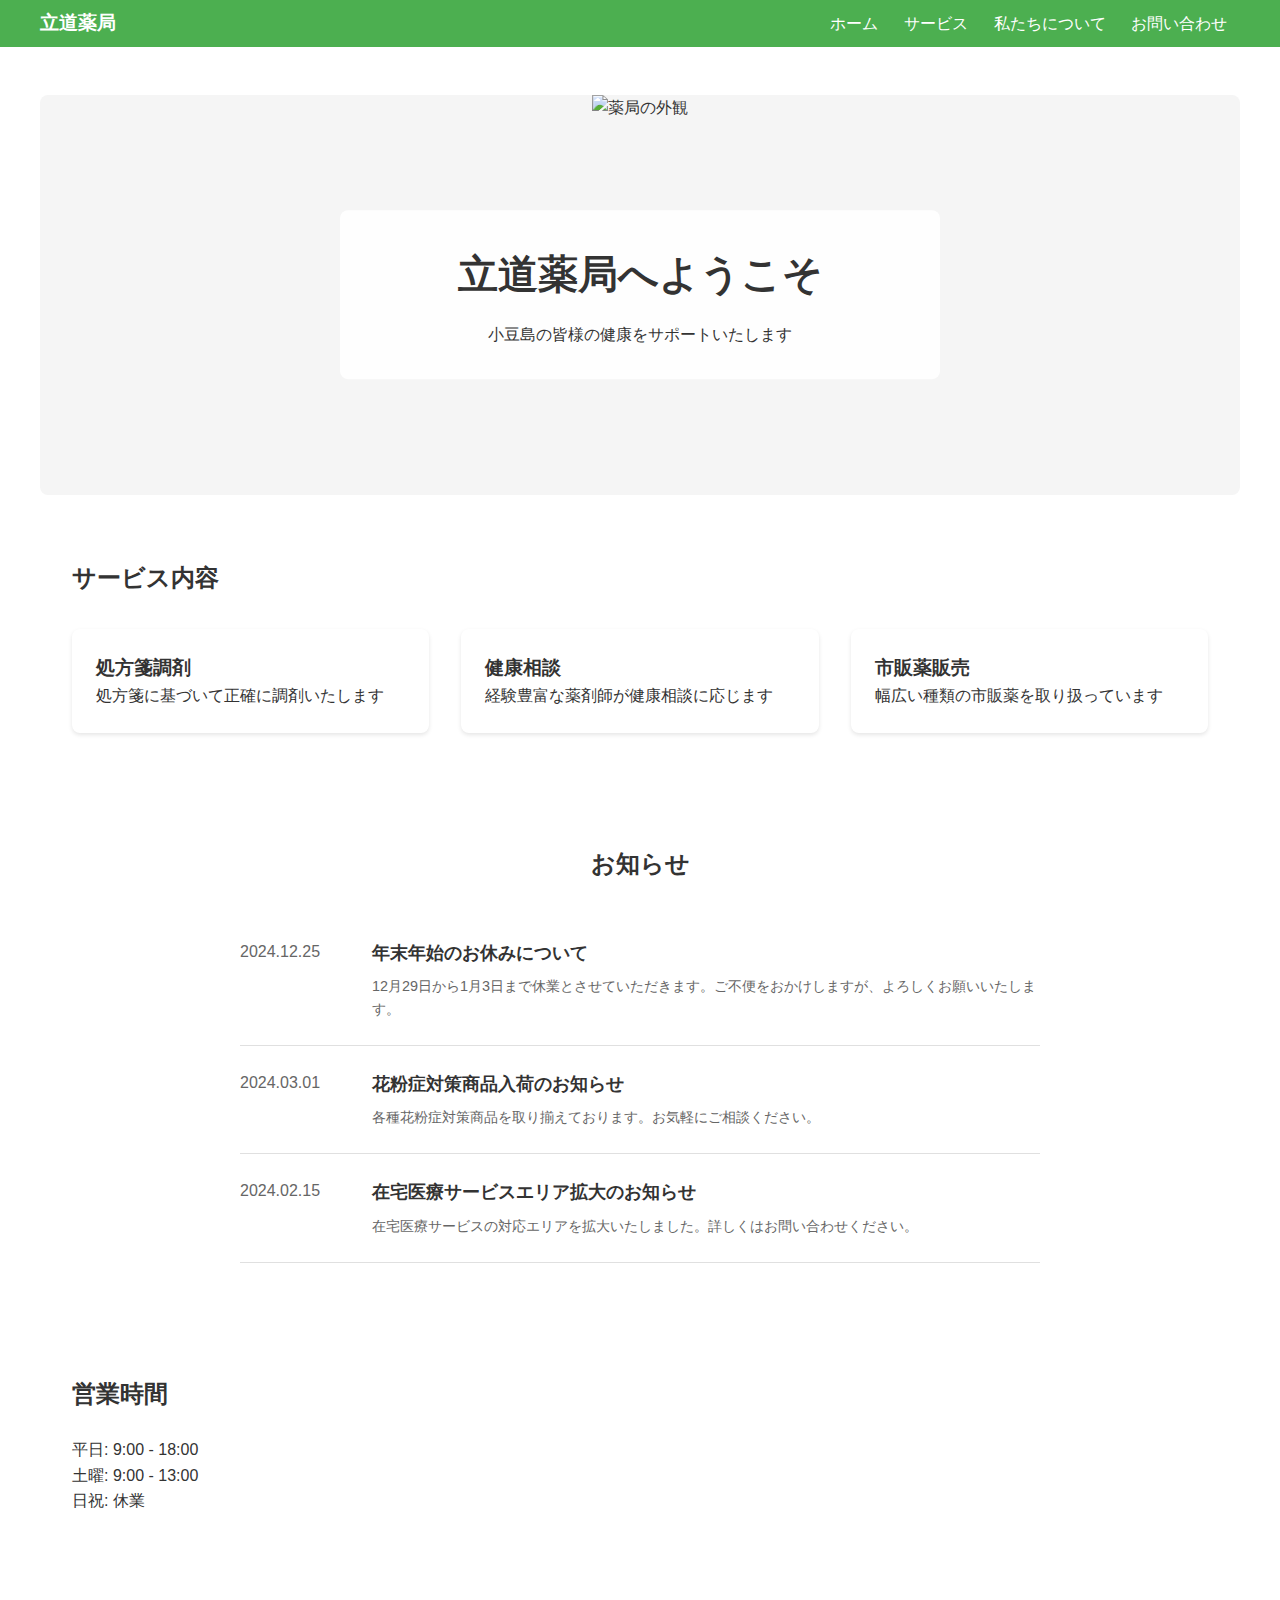
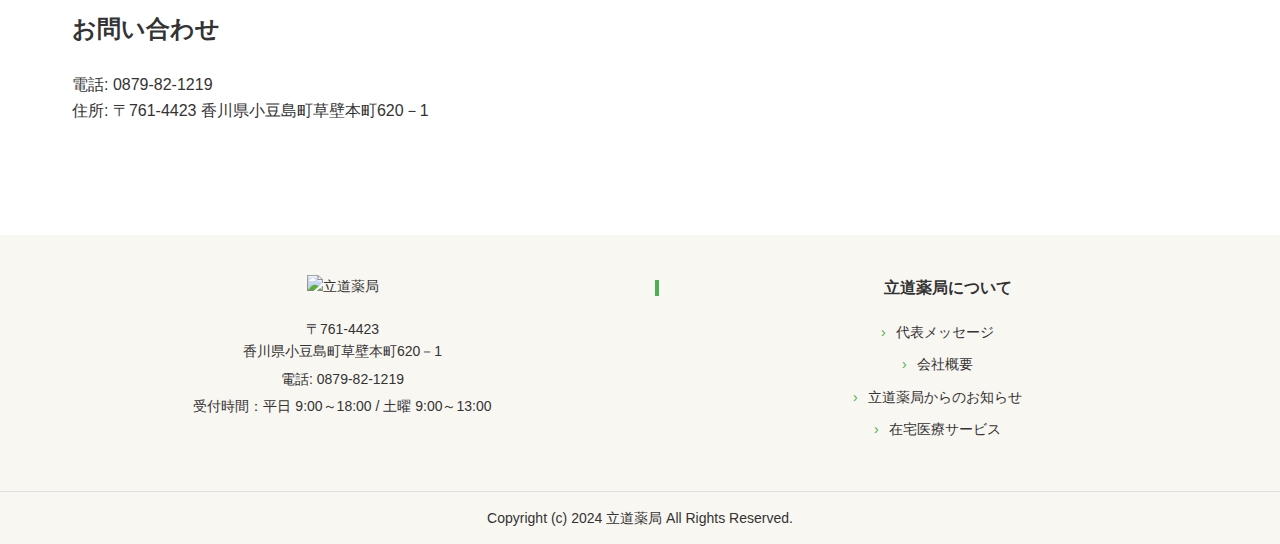
==== index.html @ 9726b2a7 "Add files via upload" ====
<!DOCTYPE html>
<html lang="ja">
<head>
    <meta charset="UTF-8">
    <meta name="viewport" content="width=device-width, initial-scale=1.0">
    <title>立道薬局</title>
    <link rel="stylesheet" href="styles.css">
</head>
<body>
    <header>
        <nav>
            <div class="logo">立道薬局</div>
            <ul>
                <li><a href="#home">ホーム</a></li>
                <li><a href="#services">サービス</a></li>
                <li><a href="#about">私たちについて</a></li>
                <li><a href="#contact">お問い合わせ</a></li>
            </ul>
        </nav>
    </header>

    <main>
        <section id="home" class="hero">
            <div class="slideshow">
                <div class="slide fade">
                    <img src="image/pharmacy1.jpg" alt="薬局の外観">
                </div>
                <div class="slide fade">
                    <img src="image/phamacy2.jpg" alt="調剤室">
                </div>
                <div class="slide fade">
                    <img src="image/pharmacy3.jpg" alt="待合室">
                </div>
            </div>
            <div class="hero-content">
                <h1>立道薬局へようこそ</h1>
                <p>小豆島の皆様の健康をサポートいたします</p>
            </div>
        </section>

        <section id="services" class="services">
            <h2>サービス内容</h2>
            <div class="service-grid">
                <div class="service-item">
                    <h3>処方箋調剤</h3>
                    <p>処方箋に基づいて正確に調剤いたします</p>
                </div>
                <div class="service-item">
                    <h3>健康相談</h3>
                    <p>経験豊富な薬剤師が健康相談に応じます</p>
                </div>
                <div class="service-item">
                    <h3>市販薬販売</h3>
                    <p>幅広い種類の市販薬を取り扱っています</p>
                </div>
            </div>
        </section>

        <section id="news" class="news">
            <h2>お知らせ</h2>
            <div class="news-list">
                <div class="news-item">
                    <div class="news-date">2024.12.25</div>
                    <div class="news-content">
                        <h3>年末年始のお休みについて</h3>
                        <p>12月29日から1月3日まで休業とさせていただきます。ご不便をおかけしますが、よろしくお願いいたします。</p>
                    </div>
                </div>
                <div class="news-item">
                    <div class="news-date">2024.03.01</div>
                    <div class="news-content">
                        <h3>花粉症対策商品入荷のお知らせ</h3>
                        <p>各種花粉症対策商品を取り揃えております。お気軽にご相談ください。</p>
                    </div>
                </div>
                <div class="news-item">
                    <div class="news-date">2024.02.15</div>
                    <div class="news-content">
                        <h3>在宅医療サービスエリア拡大のお知らせ</h3>
                        <p>在宅医療サービスの対応エリアを拡大いたしました。詳しくはお問い合わせください。</p>
                    </div>
                </div>
            </div>
        </section>

        <section id="about">
            <h2>営業時間</h2>
            <p>平日: 9:00 - 18:00</p>
            <p>土曜: 9:00 - 13:00</p>
            <p>日祝: 休業</p>
        </section>

        <section id="contact">
            <h2>お問い合わせ</h2>
            <p>電話: 0879-82-1219</p>
            <p>住所: 〒761-4423 香川県小豆島町草壁本町620－1</p>
        </section>
    </main>

    <footer class="site-footer">
        <div class="footer-content">
            <div class="footer-section company-info">
                <div class="company-logo">
                    <img src="image/logo.png" alt="立道薬局">
                </div>
                <p>〒761-4423</p>
                <p>香川県小豆島町草壁本町620－1</p>
                <p class="phone">電話: 0879-82-1219</p>
                <p class="hours">受付時間：平日 9:00～18:00 / 土曜 9:00～13:00</p>
            </div>

            <div class="footer-section">
                <h3>立道薬局について</h3>
                <ul>
                    <li><a href="message.html">代表メッセージ</a></li>
                    <li><a href="about.html">会社概要</a></li>
                    <li><a href="news.html">立道薬局からのお知らせ</a></li>
                    <li><a href="home-care.html">在宅医療サービス</a></li>
                </ul>
            </div>
        </div>
        <div class="copyright">
            <p>Copyright (c) 2024 立道薬局 All Rights Reserved.</p>
        </div>
    </footer>
    <script src="script.js"></script>
</body>
</html>
---- styles.css ----
:root {
    --primary-color: #4CAF50;
    --secondary-color: #2196F3;
    --text-color: #333;
    --light-bg: #f5f5f5;
}

* {
    margin: 0;
    padding: 0;
    box-sizing: border-box;
}

body {
    font-family: 'Helvetica Neue', Arial, 'Hiragino Kaku Gothic ProN', 'Hiragino Sans', Meiryo, sans-serif;
    line-height: 1.6;
    color: var(--text-color);
}

header {
    background-color: #4CAF50;
    padding: 0.5rem;
    width: 100%;
}

nav {
    display: flex;
    justify-content: space-between;
    align-items: center;
    max-width: 1200px;
    margin: 0 auto;
}

.logo {
    color: white;
    font-size: 1.2rem;
    font-weight: bold;
}

nav ul {
    display: flex;
    list-style: none;
}

nav ul li a {
    color: white;
    text-decoration: none;
    padding: 0.3rem 0.8rem;
}

nav ul li a:hover {
    background-color: #45a049;
    border-radius: 4px;
}

main {
    padding: 1rem;
}

section {
    max-width: 1200px;
    margin: 2rem auto;
    padding: 2rem;
}

.hero {
    text-align: center;
    background-color: #f5f5f5;
    padding: 0;
    border-radius: 8px;
    position: relative;
    overflow: hidden;
}

.slideshow {
    width: 100%;
    height: 400px;
    position: relative;
}

.slide {
    position: absolute;
    width: 100%;
    height: 100%;
    opacity: 0;
    transition: opacity 1s ease-in-out;
}

.slide.active {
    opacity: 1;
}

.slide img {
    width: 100%;
    height: 100%;
    object-fit: cover;
}

.hero-content {
    position: absolute;
    top: 50%;
    left: 50%;
    transform: translate(-50%, -50%);
    background-color: rgba(255, 255, 255, 0.9);
    padding: 2rem;
    border-radius: 8px;
    width: 80%;
    max-width: 600px;
}

.hero h1 {
    font-size: 2.5rem;
    margin-bottom: 1rem;
    color: #333;
}

.hero p {
    color: var(--text-color);
}

.service-grid {
    display: grid;
    grid-template-columns: repeat(auto-fit, minmax(250px, 1fr));
    gap: 2rem;
    margin-top: 2rem;
}

.service-item {
    background-color: #fff;
    padding: 1.5rem;
    border-radius: 8px;
    box-shadow: 0 2px 4px rgba(0,0,0,0.1);
}

h2 {
    color: #333;
    margin-bottom: 1.5rem;
}

footer {
    background-color: #333;
    color: white;
    text-align: center;
    padding: 1rem;
    margin-top: 2rem;
}

/* フッターのスタイル */
.site-footer {
    background-color: #f9f7f2;
    padding: 40px 0 0 0;
    font-size: 14px;
    color: #333;
}

.footer-content {
    max-width: 1200px;
    margin: 0 auto;
    display: grid;
    grid-template-columns: repeat(2, 1fr);
    gap: 30px;
    padding: 0 20px;
}

.footer-section h3 {
    color: #333;
    font-size: 16px;
    margin-bottom: 20px;
    position: relative;
    padding-left: 20px;
}

.footer-section h3::before {
    content: '';
    position: absolute;
    left: 0;
    top: 50%;
    transform: translateY(-50%);
    width: 4px;
    height: 16px;
    background-color: #4CAF50;
}

.footer-section ul {
    list-style: none;
    padding: 0;
}

.footer-section ul li {
    margin-bottom: 10px;
}

.footer-section ul li a {
    color: #333;
    text-decoration: none;
    position: relative;
    padding-left: 15px;
}

.footer-section ul li a::before {
    content: '›';
    position: absolute;
    left: 0;
    color: #4CAF50;
}

.company-info {
    margin-bottom: 20px;
}

.company-logo {
    margin-bottom: 20px;
}

.company-logo img {
    max-width: 200px;
    height: auto;
}

.phone, .hours {
    margin: 5px 0;
}

.mail-button {
    margin-top: 20px;
}

.mail-link {
    display: inline-block;
    background-color: #4CAF50;
    color: white;
    padding: 10px 20px;
    text-decoration: none;
    border-radius: 5px;
    transition: background-color 0.3s;
}

.mail-link:hover {
    background-color: #45a049;
}

.copyright {
    background-color: #f9f7f2;
    color: #333;
    text-align: center;
    padding: 15px 0;
    margin-top: 40px;
    border-top: 1px solid #e0e0e0;
}

/* レスポンシブデザイン */
@media (max-width: 768px) {
    nav {
        flex-direction: column;
        text-align: center;
    }

    nav ul {
        margin-top: 1rem;
        flex-direction: column;
    }

    nav ul li {
        margin: 0.5rem 0;
    }

    .footer-content {
        grid-template-columns: 1fr;
        gap: 20px;
    }

    .footer-section {
        padding: 0 20px;
    }

    .company-info {
        text-align: center;
    }
}

/* ロゴのリンクスタイル */
.logo a {
    color: white;
    text-decoration: none;
}

/* ページコンテンツのスタイル */
.page-content {
    max-width: 800px;
    margin: 2rem auto;
    padding: 2rem;
}

.page-content h1 {
    color: #333;
    margin-bottom: 2rem;
    padding-bottom: 1rem;
    border-bottom: 3px solid #4CAF50;
}

/* 会社概要テーブルのスタイル */
.info-table {
    width: 100%;
    border-collapse: collapse;
    margin-top: 2rem;
}

.info-table th,
.info-table td {
    padding: 1rem;
    border: 1px solid #ddd;
}

.info-table th {
    background-color: #f5f5f5;
    width: 25%;
    text-align: left;
}

.info-table td {
    background-color: #fff;
}

/* 代表メッセージページのスタイル */
.message-hero {
    background-color: #f5f5f5;
    padding: 4rem 2rem;
    text-align: center;
    margin-bottom: 2rem;
}

.message-hero h1 {
    font-size: 2rem;
    color: #333;
    display: inline-block;
    padding: 0.5rem 3rem;
    background-color: rgba(255, 255, 255, 0.9);
}

.message-content {
    max-width: 1000px;
    margin: 0 auto;
    padding: 2rem;
}

.message-section {
    margin-bottom: 4rem;
}

.message-section h2 {
    color: #333;
    font-size: 1.5rem;
    margin-bottom: 2rem;
    text-align: center;
    line-height: 1.8;
}

.message-text {
    margin-bottom: 3rem;
}

.message-text p {
    margin-bottom: 1.5rem;
    line-height: 2;
    color: #333;
}

.ceo-info {
    text-align: right;
    margin-top: 3rem;
}

.ceo-image {
    max-width: 200px;
    height: auto;
    margin-bottom: 1rem;
}

.ceo-title {
    font-size: 1.1rem;
    line-height: 1.8;
    color: #333;
}

/* レスポンシブ対応 */
@media (max-width: 768px) {
    .message-hero {
        padding: 2rem 1rem;
    }

    .message-content {
        padding: 1rem;
    }

    .message-section h2 {
        font-size: 1.3rem;
    }

    .ceo-info {
        text-align: center;
    }
}

/* 会社概要ページのスタイル */
.page-header {
    background-color: #f5f5f5;
    padding: 3rem 2rem;
    text-align: center;
    margin-bottom: 2rem;
}

.page-header h1 {
    font-size: 2rem;
    color: #333;
    display: inline-block;
    padding: 0.5rem 3rem;
    background-color: rgba(255, 255, 255, 0.9);
}

.about-content {
    max-width: 1000px;
    margin: 0 auto;
    padding: 2rem;
}

.company-profile {
    margin-bottom: 4rem;
}

.map-section {
    margin-top: 3rem;
}

.map-section h2 {
    font-size: 1.5rem;
    color: #333;
    margin-bottom: 1.5rem;
    text-align: center;
}

.map-container {
    width: 100%;
    height: 450px;
    margin-top: 2rem;
}

.map-container iframe {
    width: 100%;
    height: 100%;
    border: none;
}

/* レスポンシブ対応 */
@media (max-width: 768px) {
    .about-content {
        padding: 1rem;
    }

    .info-table {
        font-size: 0.9rem;
    }

    .info-table th {
        width: 30%;
    }

    .map-container {
        height: 300px;
    }
}

/* 在宅医療サービスページのスタイル */
.home-care-content {
    max-width: 1000px;
    margin: 0 auto;
    padding: 2rem;
}

.service-intro {
    margin-bottom: 4rem;
    text-align: center;
}

.service-intro p {
    max-width: 800px;
    margin: 0 auto;
    line-height: 1.8;
}

.flow-chart {
    margin: 3rem 0;
}

.flow-item {
    background-color: #fff;
    padding: 2rem;
    border-radius: 8px;
    box-shadow: 0 2px 4px rgba(0,0,0,0.1);
    margin-bottom: 1rem;
    position: relative;
}

.flow-number {
    background-color: #4CAF50;
    color: white;
    width: 30px;
    height: 30px;
    border-radius: 50%;
    display: flex;
    align-items: center;
    justify-content: center;
    position: absolute;
    top: -15px;
    left: -15px;
}

.flow-arrow {
    text-align: center;
    color: #4CAF50;
    margin: 1rem 0;
}

.features-grid {
    display: grid;
    grid-template-columns: repeat(3, 1fr);
    gap: 2rem;
    margin: 2rem 0;
}

.feature-item {
    background-color: #fff;
    padding: 2rem;
    border-radius: 8px;
    box-shadow: 0 2px 4px rgba(0,0,0,0.1);
}

.service-area {
    background-color: #f5f5f5;
    padding: 2rem;
    border-radius: 8px;
    margin: 4rem 0;
}

.contact-info {
    text-align: center;
    margin: 4rem 0;
}

.contact-details {
    background-color: #fff;
    padding: 2rem;
    border-radius: 8px;
    box-shadow: 0 2px 4px rgba(0,0,0,0.1);
    margin-top: 2rem;
}

/* レスポンシブ対応 */
@media (max-width: 768px) {
    .features-grid {
        grid-template-columns: 1fr;
    }

    .flow-item {
        padding: 1.5rem 1rem 1rem 1rem;
    }

    .flow-number {
        position: static;
        margin-bottom: 1rem;
    }
}

/* お知らせ掲示板のスタイル */
.news {
    background-color: #fff;
    padding: 3rem 2rem;
    margin: 2rem auto;
    max-width: 1200px;
}

.news h2 {
    text-align: center;
    margin-bottom: 2rem;
}

.news-list {
    max-width: 800px;
    margin: 0 auto;
}

.news-item {
    border-bottom: 1px solid #e0e0e0;
    padding: 1.5rem 0;
    display: flex;
    gap: 2rem;
}

.news-date {
    min-width: 100px;
    color: #666;
}

.news-content h3 {
    font-size: 1.1rem;
    margin-bottom: 0.5rem;
    color: #333;
}

.news-content p {
    color: #666;
    font-size: 0.9rem;
}

.news-more {
    text-align: center;
    margin-top: 2rem;
}

.more-link {
    display: inline-block;
    padding: 0.8rem 2rem;
    background-color: #4CAF50;
    color: white;
    text-decoration: none;
    border-radius: 4px;
    transition: background-color 0.3s;
}

.more-link:hover {
    background-color: #45a049;
}

/* レスポンシブ対応 */
@media (max-width: 768px) {
    .news-item {
        flex-direction: column;
        gap: 0.5rem;
    }

    .news-date {
        min-width: auto;
    }
}
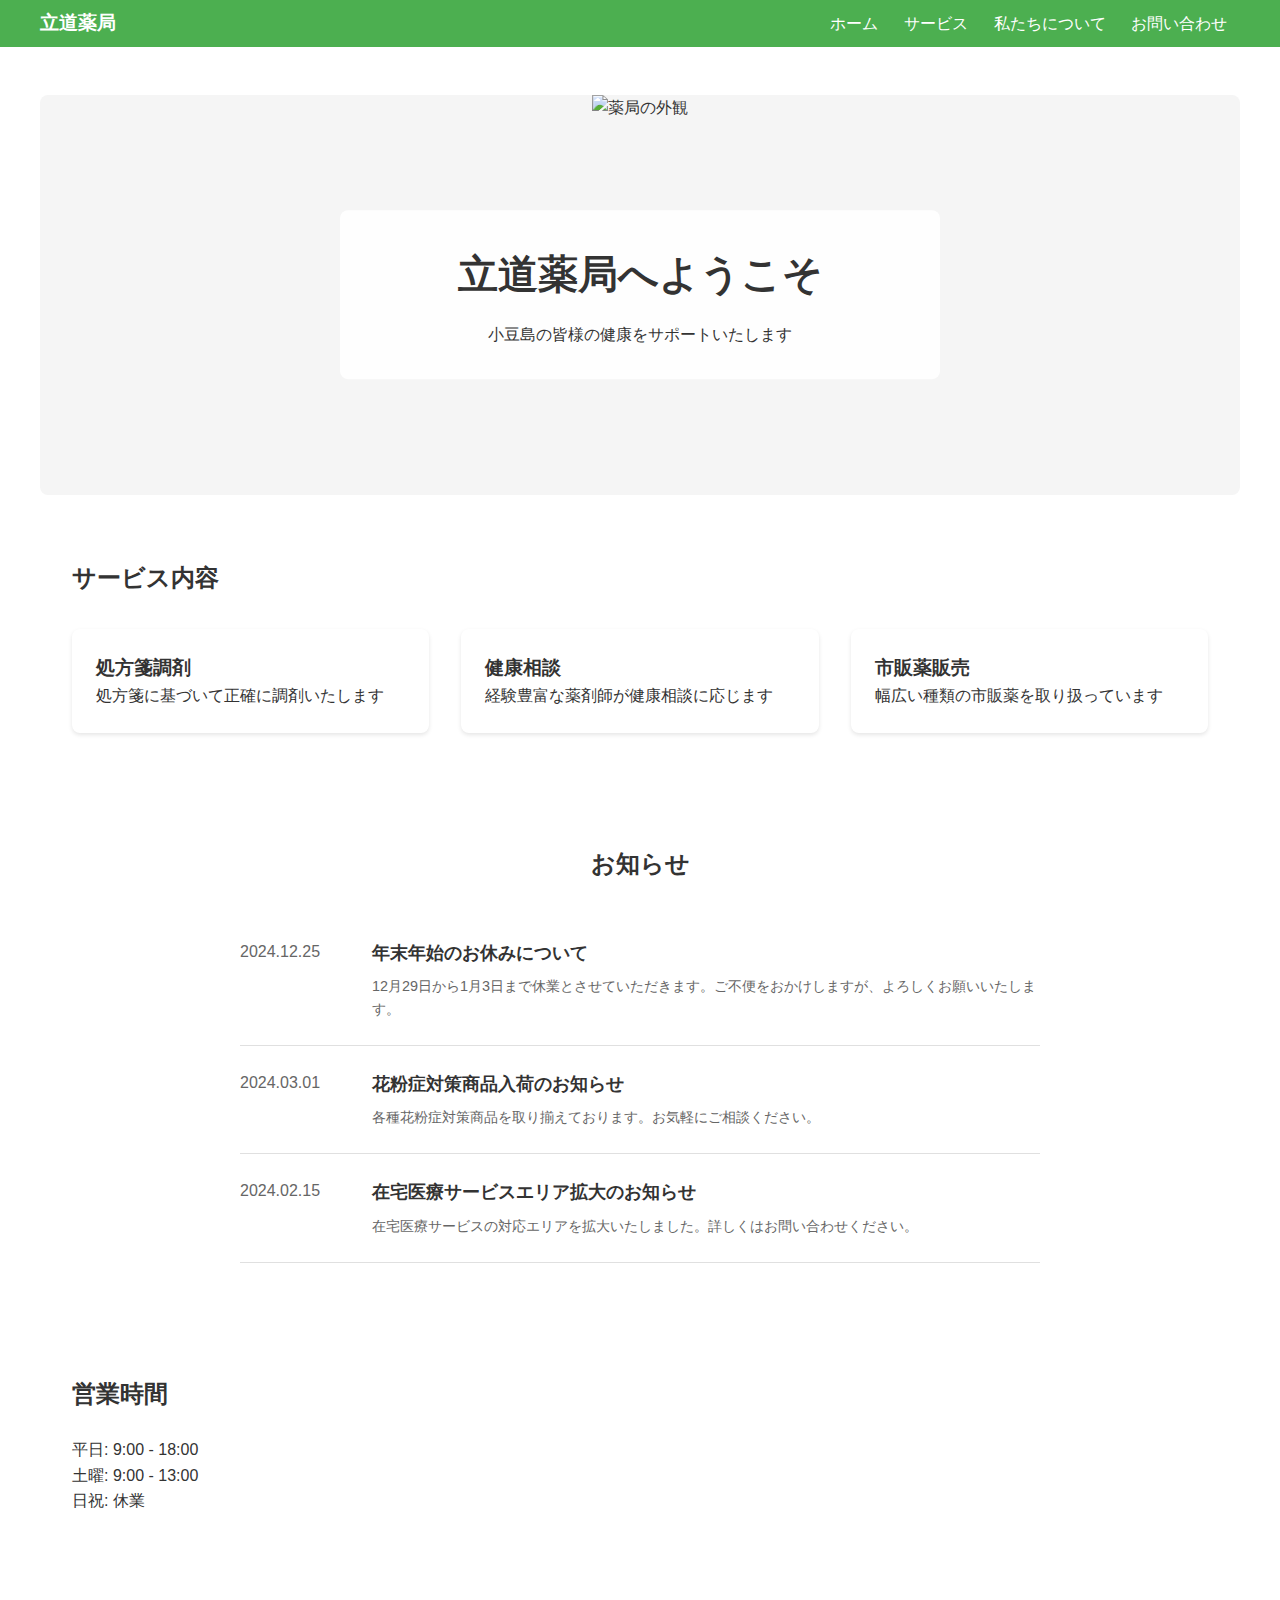
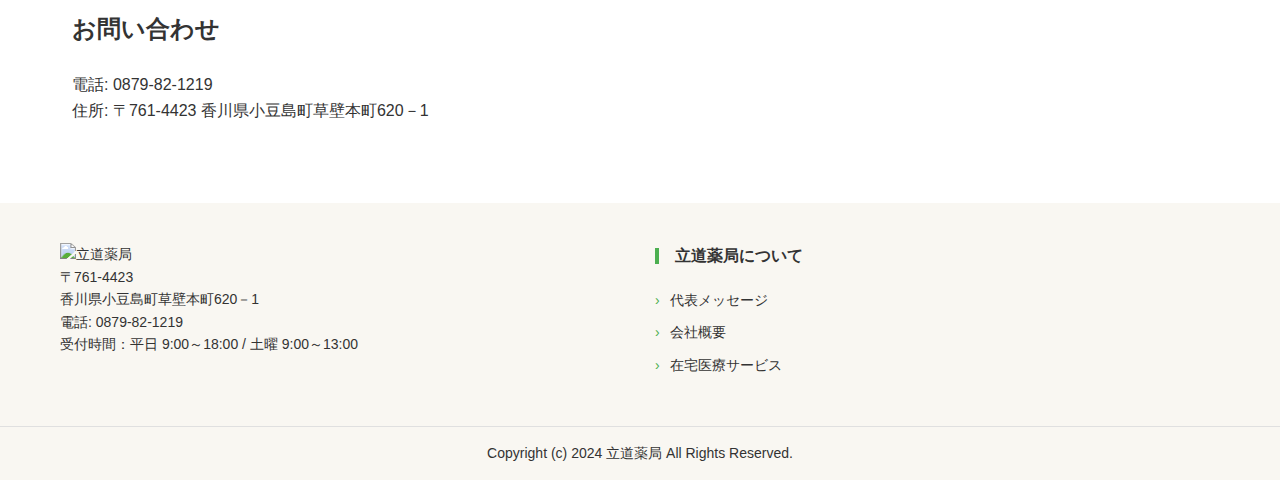
==== commit 3557fb90: "Add files via upload" ====
--- a/index.html
+++ b/index.html
@@ -114,7 +114,6 @@
                 <ul>
                     <li><a href="message.html">代表メッセージ</a></li>
                     <li><a href="about.html">会社概要</a></li>
-                    <li><a href="news.html">立道薬局からのお知らせ</a></li>
                     <li><a href="home-care.html">在宅医療サービス</a></li>
                 </ul>
             </div>
--- a/styles.css
+++ b/styles.css
@@ -1,643 +1,286 @@
-:root {
-    --primary-color: #4CAF50;
-    --secondary-color: #2196F3;
-    --text-color: #333;
-    --light-bg: #f5f5f5;
-}
-
-* {
-    margin: 0;
-    padding: 0;
-    box-sizing: border-box;
-}
-
-body {
-    font-family: 'Helvetica Neue', Arial, 'Hiragino Kaku Gothic ProN', 'Hiragino Sans', Meiryo, sans-serif;
-    line-height: 1.6;
-    color: var(--text-color);
-}
-
-header {
-    background-color: #4CAF50;
-    padding: 0.5rem;
-    width: 100%;
-}
-
-nav {
-    display: flex;
-    justify-content: space-between;
-    align-items: center;
-    max-width: 1200px;
-    margin: 0 auto;
-}
-
-.logo {
-    color: white;
-    font-size: 1.2rem;
-    font-weight: bold;
-}
-
-nav ul {
-    display: flex;
-    list-style: none;
-}
-
-nav ul li a {
-    color: white;
-    text-decoration: none;
-    padding: 0.3rem 0.8rem;
-}
-
-nav ul li a:hover {
-    background-color: #45a049;
-    border-radius: 4px;
-}
-
-main {
-    padding: 1rem;
-}
-
-section {
-    max-width: 1200px;
-    margin: 2rem auto;
-    padding: 2rem;
-}
-
-.hero {
-    text-align: center;
-    background-color: #f5f5f5;
-    padding: 0;
-    border-radius: 8px;
-    position: relative;
-    overflow: hidden;
-}
-
-.slideshow {
-    width: 100%;
-    height: 400px;
-    position: relative;
-}
-
-.slide {
-    position: absolute;
-    width: 100%;
-    height: 100%;
-    opacity: 0;
-    transition: opacity 1s ease-in-out;
-}
-
-.slide.active {
-    opacity: 1;
-}
-
-.slide img {
-    width: 100%;
-    height: 100%;
-    object-fit: cover;
-}
-
-.hero-content {
-    position: absolute;
-    top: 50%;
-    left: 50%;
-    transform: translate(-50%, -50%);
-    background-color: rgba(255, 255, 255, 0.9);
-    padding: 2rem;
-    border-radius: 8px;
-    width: 80%;
-    max-width: 600px;
-}
-
-.hero h1 {
-    font-size: 2.5rem;
-    margin-bottom: 1rem;
-    color: #333;
-}
-
-.hero p {
-    color: var(--text-color);
-}
-
-.service-grid {
-    display: grid;
-    grid-template-columns: repeat(auto-fit, minmax(250px, 1fr));
-    gap: 2rem;
-    margin-top: 2rem;
-}
-
-.service-item {
-    background-color: #fff;
-    padding: 1.5rem;
-    border-radius: 8px;
-    box-shadow: 0 2px 4px rgba(0,0,0,0.1);
-}
-
-h2 {
-    color: #333;
-    margin-bottom: 1.5rem;
-}
-
-footer {
-    background-color: #333;
-    color: white;
-    text-align: center;
-    padding: 1rem;
-    margin-top: 2rem;
-}
-
-/* フッターのスタイル */
-.site-footer {
-    background-color: #f9f7f2;
-    padding: 40px 0 0 0;
-    font-size: 14px;
-    color: #333;
-}
-
-.footer-content {
-    max-width: 1200px;
-    margin: 0 auto;
-    display: grid;
-    grid-template-columns: repeat(2, 1fr);
-    gap: 30px;
-    padding: 0 20px;
-}
-
-.footer-section h3 {
-    color: #333;
-    font-size: 16px;
-    margin-bottom: 20px;
-    position: relative;
-    padding-left: 20px;
-}
-
-.footer-section h3::before {
-    content: '';
-    position: absolute;
-    left: 0;
-    top: 50%;
-    transform: translateY(-50%);
-    width: 4px;
-    height: 16px;
-    background-color: #4CAF50;
-}
-
-.footer-section ul {
-    list-style: none;
-    padding: 0;
-}
-
-.footer-section ul li {
-    margin-bottom: 10px;
-}
-
-.footer-section ul li a {
-    color: #333;
-    text-decoration: none;
-    position: relative;
-    padding-left: 15px;
-}
-
-.footer-section ul li a::before {
-    content: '›';
-    position: absolute;
-    left: 0;
-    color: #4CAF50;
-}
-
-.company-info {
-    margin-bottom: 20px;
-}
-
-.company-logo {
-    margin-bottom: 20px;
-}
-
-.company-logo img {
-    max-width: 200px;
-    height: auto;
-}
-
-.phone, .hours {
-    margin: 5px 0;
-}
-
-.mail-button {
-    margin-top: 20px;
-}
-
-.mail-link {
-    display: inline-block;
-    background-color: #4CAF50;
-    color: white;
-    padding: 10px 20px;
-    text-decoration: none;
-    border-radius: 5px;
-    transition: background-color 0.3s;
-}
-
-.mail-link:hover {
-    background-color: #45a049;
-}
-
-.copyright {
-    background-color: #f9f7f2;
-    color: #333;
-    text-align: center;
-    padding: 15px 0;
-    margin-top: 40px;
-    border-top: 1px solid #e0e0e0;
-}
-
-/* レスポンシブデザイン */
-@media (max-width: 768px) {
-    nav {
-        flex-direction: column;
-        text-align: center;
-    }
-
-    nav ul {
-        margin-top: 1rem;
-        flex-direction: column;
-    }
-
-    nav ul li {
-        margin: 0.5rem 0;
-    }
-
-    .footer-content {
-        grid-template-columns: 1fr;
-        gap: 20px;
-    }
-
-    .footer-section {
-        padding: 0 20px;
-    }
-
-    .company-info {
-        text-align: center;
-    }
-}
-
-/* ロゴのリンクスタイル */
-.logo a {
-    color: white;
-    text-decoration: none;
-}
-
-/* ページコンテンツのスタイル */
-.page-content {
-    max-width: 800px;
-    margin: 2rem auto;
-    padding: 2rem;
-}
-
-.page-content h1 {
-    color: #333;
-    margin-bottom: 2rem;
-    padding-bottom: 1rem;
-    border-bottom: 3px solid #4CAF50;
-}
-
-/* 会社概要テーブルのスタイル */
-.info-table {
-    width: 100%;
-    border-collapse: collapse;
-    margin-top: 2rem;
-}
-
-.info-table th,
-.info-table td {
-    padding: 1rem;
-    border: 1px solid #ddd;
-}
-
-.info-table th {
-    background-color: #f5f5f5;
-    width: 25%;
-    text-align: left;
-}
-
-.info-table td {
-    background-color: #fff;
-}
-
-/* 代表メッセージページのスタイル */
-.message-hero {
-    background-color: #f5f5f5;
-    padding: 4rem 2rem;
-    text-align: center;
-    margin-bottom: 2rem;
-}
-
-.message-hero h1 {
-    font-size: 2rem;
-    color: #333;
-    display: inline-block;
-    padding: 0.5rem 3rem;
-    background-color: rgba(255, 255, 255, 0.9);
-}
-
-.message-content {
-    max-width: 1000px;
-    margin: 0 auto;
-    padding: 2rem;
-}
-
-.message-section {
-    margin-bottom: 4rem;
-}
-
-.message-section h2 {
-    color: #333;
-    font-size: 1.5rem;
-    margin-bottom: 2rem;
-    text-align: center;
-    line-height: 1.8;
-}
-
-.message-text {
-    margin-bottom: 3rem;
-}
-
-.message-text p {
-    margin-bottom: 1.5rem;
-    line-height: 2;
-    color: #333;
-}
-
-.ceo-info {
-    text-align: right;
-    margin-top: 3rem;
-}
-
-.ceo-image {
-    max-width: 200px;
-    height: auto;
-    margin-bottom: 1rem;
-}
-
-.ceo-title {
-    font-size: 1.1rem;
-    line-height: 1.8;
-    color: #333;
-}
-
-/* レスポンシブ対応 */
-@media (max-width: 768px) {
-    .message-hero {
-        padding: 2rem 1rem;
-    }
-
-    .message-content {
-        padding: 1rem;
-    }
-
-    .message-section h2 {
-        font-size: 1.3rem;
-    }
-
-    .ceo-info {
-        text-align: center;
-    }
-}
-
-/* 会社概要ページのスタイル */
-.page-header {
-    background-color: #f5f5f5;
-    padding: 3rem 2rem;
-    text-align: center;
-    margin-bottom: 2rem;
-}
-
-.page-header h1 {
-    font-size: 2rem;
-    color: #333;
-    display: inline-block;
-    padding: 0.5rem 3rem;
-    background-color: rgba(255, 255, 255, 0.9);
-}
-
-.about-content {
-    max-width: 1000px;
-    margin: 0 auto;
-    padding: 2rem;
-}
-
-.company-profile {
-    margin-bottom: 4rem;
-}
-
-.map-section {
-    margin-top: 3rem;
-}
-
-.map-section h2 {
-    font-size: 1.5rem;
-    color: #333;
-    margin-bottom: 1.5rem;
-    text-align: center;
-}
-
-.map-container {
-    width: 100%;
-    height: 450px;
-    margin-top: 2rem;
-}
-
-.map-container iframe {
-    width: 100%;
-    height: 100%;
-    border: none;
-}
-
-/* レスポンシブ対応 */
-@media (max-width: 768px) {
-    .about-content {
-        padding: 1rem;
-    }
-
-    .info-table {
-        font-size: 0.9rem;
-    }
-
-    .info-table th {
-        width: 30%;
-    }
-
-    .map-container {
-        height: 300px;
-    }
-}
-
-/* 在宅医療サービスページのスタイル */
-.home-care-content {
-    max-width: 1000px;
-    margin: 0 auto;
-    padding: 2rem;
-}
-
-.service-intro {
-    margin-bottom: 4rem;
-    text-align: center;
-}
-
-.service-intro p {
-    max-width: 800px;
-    margin: 0 auto;
-    line-height: 1.8;
-}
-
-.flow-chart {
-    margin: 3rem 0;
-}
-
-.flow-item {
-    background-color: #fff;
-    padding: 2rem;
-    border-radius: 8px;
-    box-shadow: 0 2px 4px rgba(0,0,0,0.1);
-    margin-bottom: 1rem;
-    position: relative;
-}
-
-.flow-number {
-    background-color: #4CAF50;
-    color: white;
-    width: 30px;
-    height: 30px;
-    border-radius: 50%;
-    display: flex;
-    align-items: center;
-    justify-content: center;
-    position: absolute;
-    top: -15px;
-    left: -15px;
-}
-
-.flow-arrow {
-    text-align: center;
-    color: #4CAF50;
-    margin: 1rem 0;
-}
-
-.features-grid {
-    display: grid;
-    grid-template-columns: repeat(3, 1fr);
-    gap: 2rem;
-    margin: 2rem 0;
-}
-
-.feature-item {
-    background-color: #fff;
-    padding: 2rem;
-    border-radius: 8px;
-    box-shadow: 0 2px 4px rgba(0,0,0,0.1);
-}
-
-.service-area {
-    background-color: #f5f5f5;
-    padding: 2rem;
-    border-radius: 8px;
-    margin: 4rem 0;
-}
-
-.contact-info {
-    text-align: center;
-    margin: 4rem 0;
-}
-
-.contact-details {
-    background-color: #fff;
-    padding: 2rem;
-    border-radius: 8px;
-    box-shadow: 0 2px 4px rgba(0,0,0,0.1);
-    margin-top: 2rem;
-}
-
-/* レスポンシブ対応 */
-@media (max-width: 768px) {
-    .features-grid {
-        grid-template-columns: 1fr;
-    }
-
-    .flow-item {
-        padding: 1.5rem 1rem 1rem 1rem;
-    }
-
-    .flow-number {
-        position: static;
-        margin-bottom: 1rem;
-    }
-}
-
-/* お知らせ掲示板のスタイル */
-.news {
-    background-color: #fff;
-    padding: 3rem 2rem;
-    margin: 2rem auto;
-    max-width: 1200px;
-}
-
-.news h2 {
-    text-align: center;
-    margin-bottom: 2rem;
-}
-
-.news-list {
-    max-width: 800px;
-    margin: 0 auto;
-}
-
-.news-item {
-    border-bottom: 1px solid #e0e0e0;
-    padding: 1.5rem 0;
-    display: flex;
-    gap: 2rem;
-}
-
-.news-date {
-    min-width: 100px;
-    color: #666;
-}
-
-.news-content h3 {
-    font-size: 1.1rem;
-    margin-bottom: 0.5rem;
-    color: #333;
-}
-
-.news-content p {
-    color: #666;
-    font-size: 0.9rem;
-}
-
-.news-more {
-    text-align: center;
-    margin-top: 2rem;
-}
-
-.more-link {
-    display: inline-block;
-    padding: 0.8rem 2rem;
-    background-color: #4CAF50;
-    color: white;
-    text-decoration: none;
-    border-radius: 4px;
-    transition: background-color 0.3s;
-}
-
-.more-link:hover {
-    background-color: #45a049;
-}
-
-/* レスポンシブ対応 */
-@media (max-width: 768px) {
-    .news-item {
-        flex-direction: column;
-        gap: 0.5rem;
-    }
-
-    .news-date {
-        min-width: auto;
-    }
+:root {
+    --primary-color: #4CAF50;
+    --secondary-color: #2196F3;
+    --text-color: #333;
+    --light-bg: #f5f5f5;
+}
+
+* {
+    margin: 0;
+    padding: 0;
+    box-sizing: border-box;
+}
+
+body {
+    font-family: 'Helvetica Neue', Arial, 'Hiragino Kaku Gothic ProN', 'Hiragino Sans', Meiryo, sans-serif;
+    line-height: 1.6;
+    color: var(--text-color);
+}
+
+header {
+    background-color: #4CAF50;
+    padding: 0.5rem;
+    width: 100%;
+}
+
+nav {
+    display: flex;
+    justify-content: space-between;
+    align-items: center;
+    max-width: 1200px;
+    margin: 0 auto;
+}
+
+.logo {
+    color: white;
+    font-size: 1.2rem;
+    font-weight: bold;
+}
+
+nav ul {
+    display: flex;
+    list-style: none;
+}
+
+nav ul li a {
+    color: white;
+    text-decoration: none;
+    padding: 0.3rem 0.8rem;
+}
+
+nav ul li a:hover {
+    background-color: #45a049;
+    border-radius: 4px;
+}
+
+main {
+    padding: 1rem;
+}
+
+section {
+    max-width: 1200px;
+    margin: 2rem auto;
+    padding: 2rem;
+}
+
+.hero {
+    text-align: center;
+    background-color: #f5f5f5;
+    padding: 0;
+    border-radius: 8px;
+    position: relative;
+    overflow: hidden;
+}
+
+.slideshow {
+    width: 100%;
+    height: 400px;
+    position: relative;
+}
+
+.slide {
+    position: absolute;
+    width: 100%;
+    height: 100%;
+    opacity: 0;
+    transition: opacity 1s ease-in-out;
+}
+
+.slide.active {
+    opacity: 1;
+}
+
+.slide img {
+    width: 100%;
+    height: 100%;
+    object-fit: cover;
+}
+
+.hero-content {
+    position: absolute;
+    top: 50%;
+    left: 50%;
+    transform: translate(-50%, -50%);
+    background-color: rgba(255, 255, 255, 0.9);
+    padding: 2rem;
+    border-radius: 8px;
+    width: 80%;
+    max-width: 600px;
+}
+
+.hero h1 {
+    font-size: 2.5rem;
+    margin-bottom: 1rem;
+    color: #333;
+}
+
+.hero p {
+    color: var(--text-color);
+}
+
+.service-grid {
+    display: grid;
+    grid-template-columns: repeat(auto-fit, minmax(250px, 1fr));
+    gap: 2rem;
+    margin-top: 2rem;
+}
+
+.service-item {
+    background-color: #fff;
+    padding: 1.5rem;
+    border-radius: 8px;
+    box-shadow: 0 2px 4px rgba(0,0,0,0.1);
+}
+
+h2 {
+    color: #333;
+    margin-bottom: 1.5rem;
+}
+
+/* お知らせ掲示板のスタイル */
+.news {
+    background-color: #fff;
+    padding: 3rem 2rem;
+    margin: 2rem auto;
+    max-width: 1200px;
+}
+
+.news h2 {
+    text-align: center;
+    margin-bottom: 2rem;
+}
+
+.news-list {
+    max-width: 800px;
+    margin: 0 auto;
+}
+
+.news-item {
+    border-bottom: 1px solid #e0e0e0;
+    padding: 1.5rem 0;
+    display: flex;
+    gap: 2rem;
+}
+
+.news-date {
+    min-width: 100px;
+    color: #666;
+}
+
+.news-content h3 {
+    font-size: 1.1rem;
+    margin-bottom: 0.5rem;
+    color: #333;
+}
+
+.news-content p {
+    color: #666;
+    font-size: 0.9rem;
+}
+
+/* フッターのスタイル */
+.site-footer {
+    background-color: #f9f7f2;
+    padding: 40px 0 0 0;
+    font-size: 14px;
+    color: #333;
+}
+
+.footer-content {
+    max-width: 1200px;
+    margin: 0 auto;
+    display: grid;
+    grid-template-columns: repeat(2, 1fr);
+    gap: 30px;
+    padding: 0 20px;
+}
+
+.footer-section h3 {
+    color: #333;
+    font-size: 16px;
+    margin-bottom: 20px;
+    position: relative;
+    padding-left: 20px;
+}
+
+.footer-section h3::before {
+    content: '';
+    position: absolute;
+    left: 0;
+    top: 50%;
+    transform: translateY(-50%);
+    width: 4px;
+    height: 16px;
+    background-color: #4CAF50;
+}
+
+.footer-section ul {
+    list-style: none;
+    padding: 0;
+}
+
+.footer-section ul li {
+    margin-bottom: 10px;
+}
+
+.footer-section ul li a {
+    color: #333;
+    text-decoration: none;
+    position: relative;
+    padding-left: 15px;
+}
+
+.footer-section ul li a::before {
+    content: '›';
+    position: absolute;
+    left: 0;
+    color: #4CAF50;
+}
+
+.copyright {
+    background-color: #f9f7f2;
+    color: #333;
+    text-align: center;
+    padding: 15px 0;
+    margin-top: 40px;
+    border-top: 1px solid #e0e0e0;
+}
+
+/* レスポンシブ対応 */
+@media (max-width: 768px) {
+    nav {
+        flex-direction: column;
+        text-align: center;
+    }
+
+    nav ul {
+        margin-top: 1rem;
+        flex-direction: column;
+    }
+
+    nav ul li {
+        margin: 0.5rem 0;
+    }
+
+    .news-item {
+        flex-direction: column;
+        gap: 0.5rem;
+    }
+
+    .news-date {
+        min-width: auto;
+    }
+
+    .footer-content {
+        grid-template-columns: 1fr;
+        gap: 20px;
+    }
+
+    .footer-section {
+        padding: 0 20px;
+    }
+
+    .company-info {
+        text-align: center;
+    }
 } 